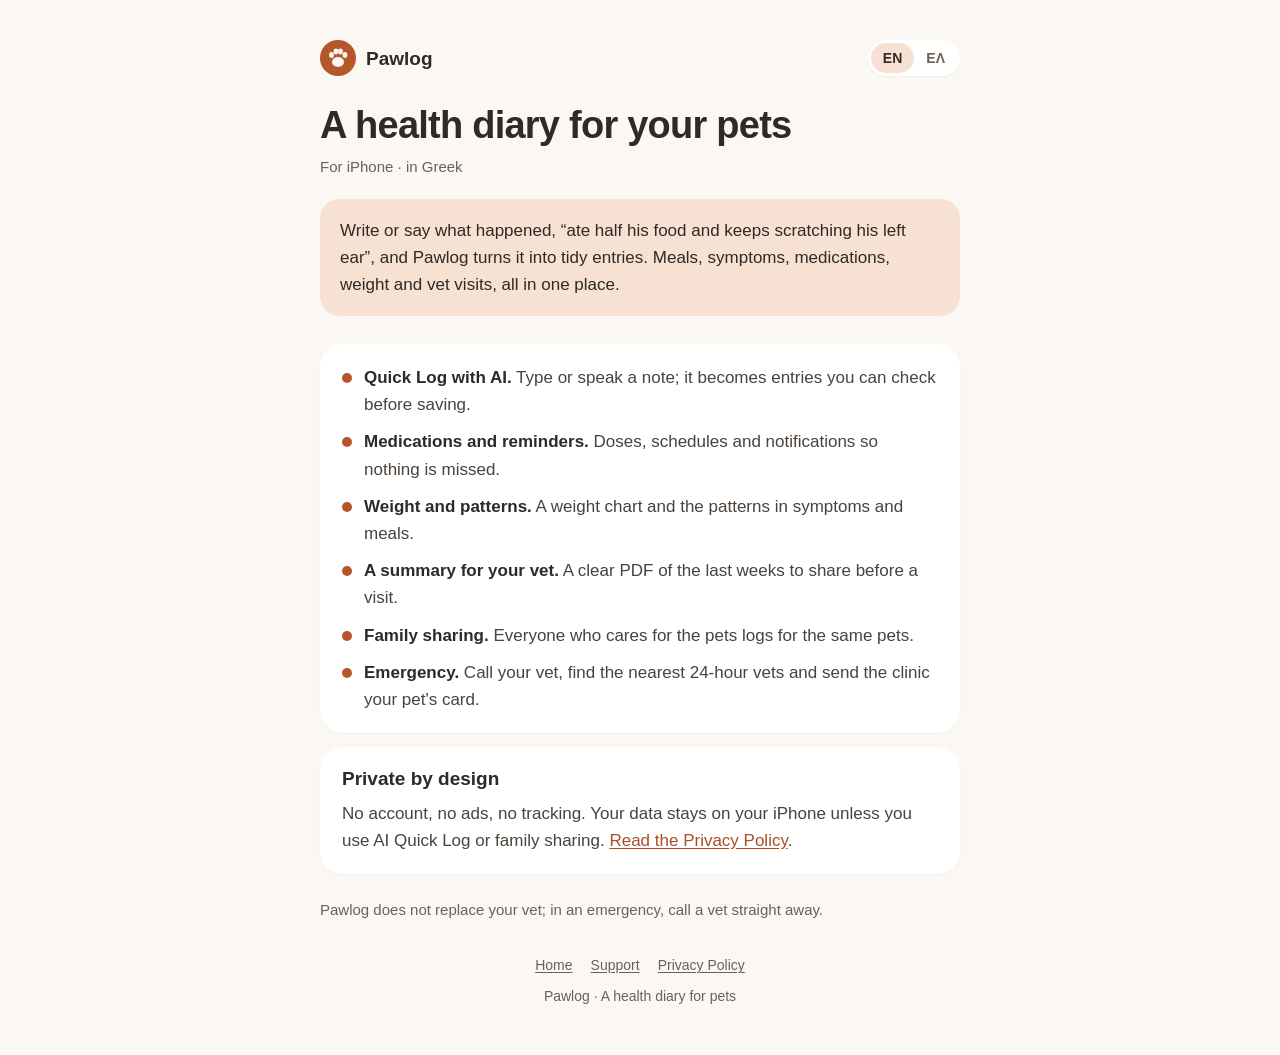
==== index.html @ f5cad1fe "Add home and support pages for GitHub Pages - docs/index.html: bilingual landing page (Marketing URL" ====
<!doctype html>
<html lang="en" data-lang="en" data-title-en="Pawlog · A health diary for pets" data-title-el="Pawlog · Ημερολόγιο υγείας για κατοικίδια">
<head>
<meta charset="utf-8">
<meta name="viewport" content="width=device-width, initial-scale=1, viewport-fit=cover">
<title>Pawlog · A health diary for pets</title>
<meta name="description" content="Pawlog is a health diary for pets on iPhone.">
<link rel="stylesheet" href="site.css">
</head>
<body>
<main>
  <div class="top">
    <a class="brand" href="index.html" data-keep-lang>
    <svg viewBox="0 0 36 36" aria-hidden="true">
      <circle cx="18" cy="18" r="18" fill="#B5562C"/>
      <g fill="#FBF7F2">
        <ellipse cx="18" cy="22" rx="6" ry="5"/>
        <ellipse cx="11.5" cy="15" rx="2.4" ry="3"/>
        <ellipse cx="16" cy="11.5" rx="2.4" ry="3"/>
        <ellipse cx="20.5" cy="11.5" rx="2.4" ry="3"/>
        <ellipse cx="25" cy="15" rx="2.4" ry="3"/>
      </g>
    </svg>
    Pawlog
    </a>
    <nav class="langs" aria-label="Language / Γλώσσα">
      <a href="?lang=en" data-set="en" hreflang="en">EN</a>
      <a href="?lang=el" data-set="el" hreflang="el">ΕΛ</a>
    </nav>
  </div>

  <article lang="en">
    <h1>A health diary for your pets</h1>
    <p class="updated">For iPhone · in Greek</p>

    <p class="lead">Write or say what happened, “ate half his food and keeps scratching his left ear”, and Pawlog turns it into tidy entries. Meals, symptoms, medications, weight and vet visits, all in one place.</p>

    <section>
      <ul class="features">
        <li><span><b>Quick Log with AI.</b> Type or speak a note; it becomes entries you can check before saving.</span></li>
        <li><span><b>Medications and reminders.</b> Doses, schedules and notifications so nothing is missed.</span></li>
        <li><span><b>Weight and patterns.</b> A weight chart and the patterns in symptoms and meals.</span></li>
        <li><span><b>A summary for your vet.</b> A clear PDF of the last weeks to share before a visit.</span></li>
        <li><span><b>Family sharing.</b> Everyone who cares for the pets logs for the same pets.</span></li>
        <li><span><b>Emergency.</b> Call your vet, find the nearest 24-hour vets and send the clinic your pet's card.</span></li>
      </ul>
    </section>

    <section>
      <h2>Private by design</h2>
      <p>No account, no ads, no tracking. Your data stays on your iPhone unless you use AI Quick Log or family sharing. <a href="privacy.html" data-keep-lang>Read the Privacy Policy</a>.</p>
    </section>

    <p class="updated" style="margin-top:24px">Pawlog does not replace your vet; in an emergency, call a vet straight away.</p>
    <footer>
      <nav><a href="index.html" data-keep-lang>Home</a><a href="support.html" data-keep-lang>Support</a><a href="privacy.html" data-keep-lang>Privacy Policy</a></nav>
      Pawlog · A health diary for pets
    </footer>
  </article>

  <article lang="el">
    <h1>Ημερολόγιο υγείας για τα κατοικίδιά σου</h1>
    <p class="updated">Για iPhone · στα ελληνικά</p>

    <p class="lead">Γράψε ή πες τι έγινε, «έφαγε μισή μερίδα και ξύνει το αριστερό αυτί», και το Pawlog το κάνει τακτοποιημένες καταγραφές. Γεύματα, συμπτώματα, φάρμακα, βάρος και επισκέψεις στον κτηνίατρο, όλα σε ένα σημείο.</p>

    <section>
      <ul class="features">
        <li><span><b>Γρήγορη καταγραφή με AI.</b> Γράψε ή πες μια σημείωση· γίνεται καταγραφές που ελέγχεις πριν τις αποθηκεύσεις.</span></li>
        <li><span><b>Φάρμακα και υπενθυμίσεις.</b> Δόσεις, πρόγραμμα και ειδοποιήσεις για να μη χάνεται τίποτα.</span></li>
        <li><span><b>Βάρος και μοτίβα.</b> Γράφημα βάρους και τα μοτίβα σε συμπτώματα και γεύματα.</span></li>
        <li><span><b>Σύνοψη για τον κτηνίατρο.</b> Ένα καθαρό PDF με τις τελευταίες εβδομάδες για να το στείλεις πριν την επίσκεψη.</span></li>
        <li><span><b>Κοινή χρήση με οικογένεια.</b> Όλοι όσοι φροντίζουν τα κατοικίδια καταγράφουν για τα ίδια κατοικίδια.</span></li>
        <li><span><b>Έκτακτη ανάγκη.</b> Κάλεσε τον κτηνίατρο, βρες τα κοντινότερα 24ωρα κτηνιατρεία και στείλε στην κλινική την καρτέλα του κατοικιδίου.</span></li>
      </ul>
    </section>

    <section>
      <h2>Απόρρητο από την αρχή</h2>
      <p>Χωρίς λογαριασμό, χωρίς διαφημίσεις, χωρίς παρακολούθηση. Τα δεδομένα σου μένουν στο iPhone σου, εκτός αν χρησιμοποιήσεις τη γρήγορη καταγραφή με AI ή την οικογένεια. <a href="privacy.html" data-keep-lang>Διάβασε την Πολιτική απορρήτου</a>.</p>
    </section>

    <p class="updated" style="margin-top:24px">Το Pawlog δεν αντικαθιστά τον κτηνίατρο· σε επείγον, κάλεσε αμέσως κτηνίατρο.</p>
    <footer>
      <nav><a href="index.html" data-keep-lang>Αρχική</a><a href="support.html" data-keep-lang>Υποστήριξη</a><a href="privacy.html" data-keep-lang>Απόρρητο</a></nav>
      Pawlog · Ημερολόγιο υγείας για κατοικίδια
    </footer>
  </article>
</main>
<script src="site.js"></script>
</body>
</html>
---- site.css ----
:root {
    color-scheme: light dark;
    --ground: #FBF7F2;
    --card: #FFFFFF;
    --ink: #2F2A26;
    --body: #4A423B;
    --muted: #6B6158;
    --accent: #B5562C;
    --link: #A94E27;
    --tint: #F7E1D3;
    --rule: rgba(47, 42, 38, 0.08);
  }
  @media (prefers-color-scheme: dark) {
    :root {
      --ground: #1C1917;
      --card: #26221F;
      --ink: #F5EFE9;
      --body: #D9D0C7;
      --muted: #A89A8C;
      --accent: #E07A4B;
      --link: #F08D5E;
      --tint: #3A2A21;
      --rule: rgba(245, 239, 233, 0.1);
    }
  }
  * { box-sizing: border-box; }
  html { -webkit-text-size-adjust: 100%; }
  body {
    margin: 0;
    background: var(--ground);
    color: var(--body);
    font: 17px/1.6 -apple-system, BlinkMacSystemFont, "SF Pro Text", "Segoe UI", Roboto, "Helvetica Neue", Arial, sans-serif;
  }
  main {
    max-width: 680px;
    margin: 0 auto;
    padding: max(40px, env(safe-area-inset-top)) 20px max(48px, env(safe-area-inset-bottom));
  }
  .brand {
    display: flex;
    align-items: center;
    gap: 10px;
    color: var(--ink);
    font: 800 19px/1 ui-rounded, "SF Pro Rounded", -apple-system, sans-serif;
    margin-bottom: 28px;
  }
  .brand svg { width: 36px; height: 36px; flex: none; }
  h1 {
    color: var(--ink);
    font: 800 clamp(30px, 7vw, 38px)/1.12 ui-rounded, "SF Pro Rounded", -apple-system, sans-serif;
    letter-spacing: -0.02em;
    margin: 0 0 8px;
  }
  .updated { color: var(--muted); font-size: 15px; margin: 0 0 20px; }
  .lead {
    background: var(--tint);
    color: var(--ink);
    border-radius: 20px;
    padding: 18px 20px;
    margin: 0 0 28px;
  }
  section {
    background: var(--card);
    border-radius: 22px;
    padding: 20px 22px;
    margin: 0 0 14px;
    box-shadow: 0 1px 2px rgba(80, 50, 20, 0.05);
  }
  h2 {
    color: var(--ink);
    font: 800 19px/1.3 ui-rounded, "SF Pro Rounded", -apple-system, sans-serif;
    margin: 0 0 8px;
  }
  p { margin: 0 0 12px; }
  section p:last-child { margin-bottom: 0; }
  a { color: var(--link); text-underline-offset: 2px; }
  footer {
    color: var(--muted);
    font-size: 14px;
    text-align: center;
    margin-top: 32px;
  }
  .top {
    display: flex;
    align-items: center;
    justify-content: space-between;
    gap: 12px;
    margin-bottom: 28px;
  }
  .top .brand { margin-bottom: 0; }
  .langs {
    display: inline-flex;
    background: var(--card);
    border-radius: 999px;
    padding: 3px;
    box-shadow: 0 1px 2px rgba(80, 50, 20, 0.05);
  }
  .langs a {
    color: var(--muted);
    font: 700 14px/1 ui-rounded, "SF Pro Rounded", -apple-system, sans-serif;
    text-decoration: none;
    padding: 8px 12px;
    border-radius: 999px;
  }
  .langs a[aria-current="true"] { background: var(--tint); color: var(--ink); }
  html[data-lang="en"] article[lang="el"],
  html[data-lang="el"] article[lang="en"] { display: none; }
  .brand { text-decoration: none; }
  footer nav { display: flex; justify-content: center; flex-wrap: wrap; gap: 6px 18px; margin-bottom: 8px; }
  footer nav a { color: var(--muted); }
  details {
    background: var(--card);
    border-radius: 22px;
    padding: 16px 22px;
    margin: 0 0 10px;
    box-shadow: 0 1px 2px rgba(80, 50, 20, 0.05);
  }
  summary {
    color: var(--ink);
    font: 800 17px/1.35 ui-rounded, "SF Pro Rounded", -apple-system, sans-serif;
    cursor: pointer;
    list-style: none;
    display: flex;
    justify-content: space-between;
    gap: 12px;
  }
  summary::-webkit-details-marker { display: none; }
  summary::after { content: "+"; color: var(--accent); font-size: 20px; line-height: 1; }
  details[open] summary::after { content: "−"; }
  details[open] summary { margin-bottom: 10px; }
  details p:last-child { margin-bottom: 0; }
  h3 {
    color: var(--ink);
    font: 800 22px/1.25 ui-rounded, "SF Pro Rounded", -apple-system, sans-serif;
    margin: 30px 0 12px;
  }
  .contact { text-align: center; }
  .button {
    display: inline-block;
    background: var(--accent);
    color: #FFFFFF;
    font: 700 16px/1 ui-rounded, "SF Pro Rounded", -apple-system, sans-serif;
    text-decoration: none;
    padding: 14px 22px;
    border-radius: 999px;
    margin-top: 4px;
  }
  .features { list-style: none; padding: 0; margin: 0; display: grid; gap: 10px; }
  .features li { display: flex; gap: 12px; align-items: flex-start; }
  .features li::before {
    content: "";
    flex: none;
    width: 10px; height: 10px;
    margin-top: 9px;
    border-radius: 50%;
    background: var(--accent);
  }
  .features b { color: var(--ink); }
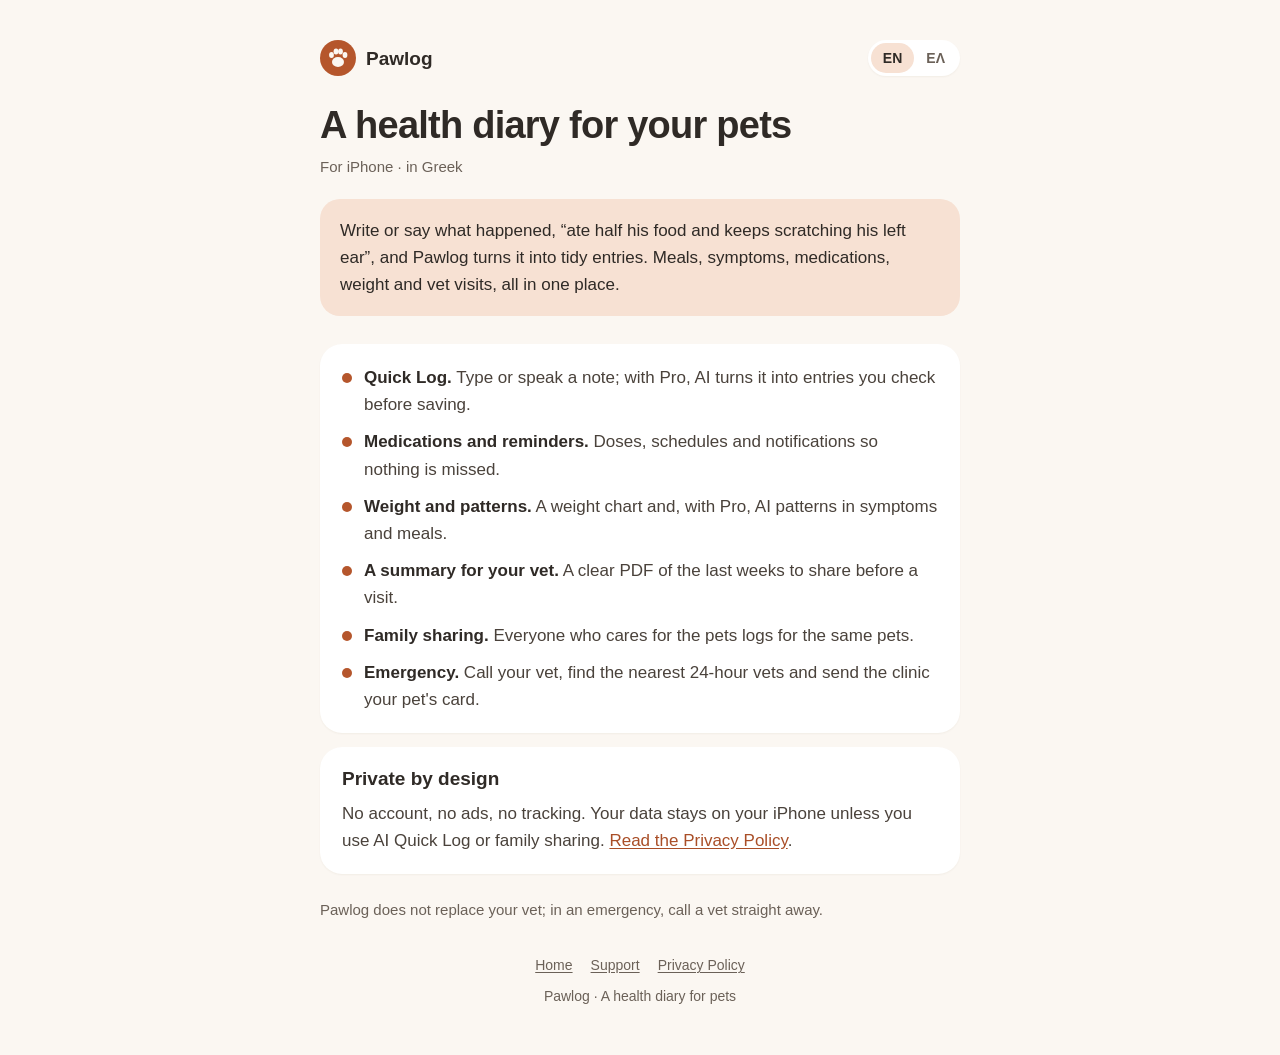
==== commit e9dab9f5: "Free plan without AI; plus button for Quick Log - Tab bar Quick Log button shows a plus instead of t" ====
--- a/index.html
+++ b/index.html
@@ -37,9 +37,9 @@
 
     <section>
       <ul class="features">
-        <li><span><b>Quick Log with AI.</b> Type or speak a note; it becomes entries you can check before saving.</span></li>
+        <li><span><b>Quick Log.</b> Type or speak a note; with Pro, AI turns it into entries you check before saving.</span></li>
         <li><span><b>Medications and reminders.</b> Doses, schedules and notifications so nothing is missed.</span></li>
-        <li><span><b>Weight and patterns.</b> A weight chart and the patterns in symptoms and meals.</span></li>
+        <li><span><b>Weight and patterns.</b> A weight chart and, with Pro, AI patterns in symptoms and meals.</span></li>
         <li><span><b>A summary for your vet.</b> A clear PDF of the last weeks to share before a visit.</span></li>
         <li><span><b>Family sharing.</b> Everyone who cares for the pets logs for the same pets.</span></li>
         <li><span><b>Emergency.</b> Call your vet, find the nearest 24-hour vets and send the clinic your pet's card.</span></li>
@@ -66,9 +66,9 @@
 
     <section>
       <ul class="features">
-        <li><span><b>Γρήγορη καταγραφή με AI.</b> Γράψε ή πες μια σημείωση· γίνεται καταγραφές που ελέγχεις πριν τις αποθηκεύσεις.</span></li>
+        <li><span><b>Γρήγορη καταγραφή.</b> Γράψε ή πες μια σημείωση· με το Pro, το AI την κάνει καταγραφές που ελέγχεις πριν τις αποθηκεύσεις.</span></li>
         <li><span><b>Φάρμακα και υπενθυμίσεις.</b> Δόσεις, πρόγραμμα και ειδοποιήσεις για να μη χάνεται τίποτα.</span></li>
-        <li><span><b>Βάρος και μοτίβα.</b> Γράφημα βάρους και τα μοτίβα σε συμπτώματα και γεύματα.</span></li>
+        <li><span><b>Βάρος και μοτίβα.</b> Γράφημα βάρους και, με το Pro, μοτίβα AI σε συμπτώματα και γεύματα.</span></li>
         <li><span><b>Σύνοψη για τον κτηνίατρο.</b> Ένα καθαρό PDF με τις τελευταίες εβδομάδες για να το στείλεις πριν την επίσκεψη.</span></li>
         <li><span><b>Κοινή χρήση με οικογένεια.</b> Όλοι όσοι φροντίζουν τα κατοικίδια καταγράφουν για τα ίδια κατοικίδια.</span></li>
         <li><span><b>Έκτακτη ανάγκη.</b> Κάλεσε τον κτηνίατρο, βρες τα κοντινότερα 24ωρα κτηνιατρεία και στείλε στην κλινική την καρτέλα του κατοικιδίου.</span></li>
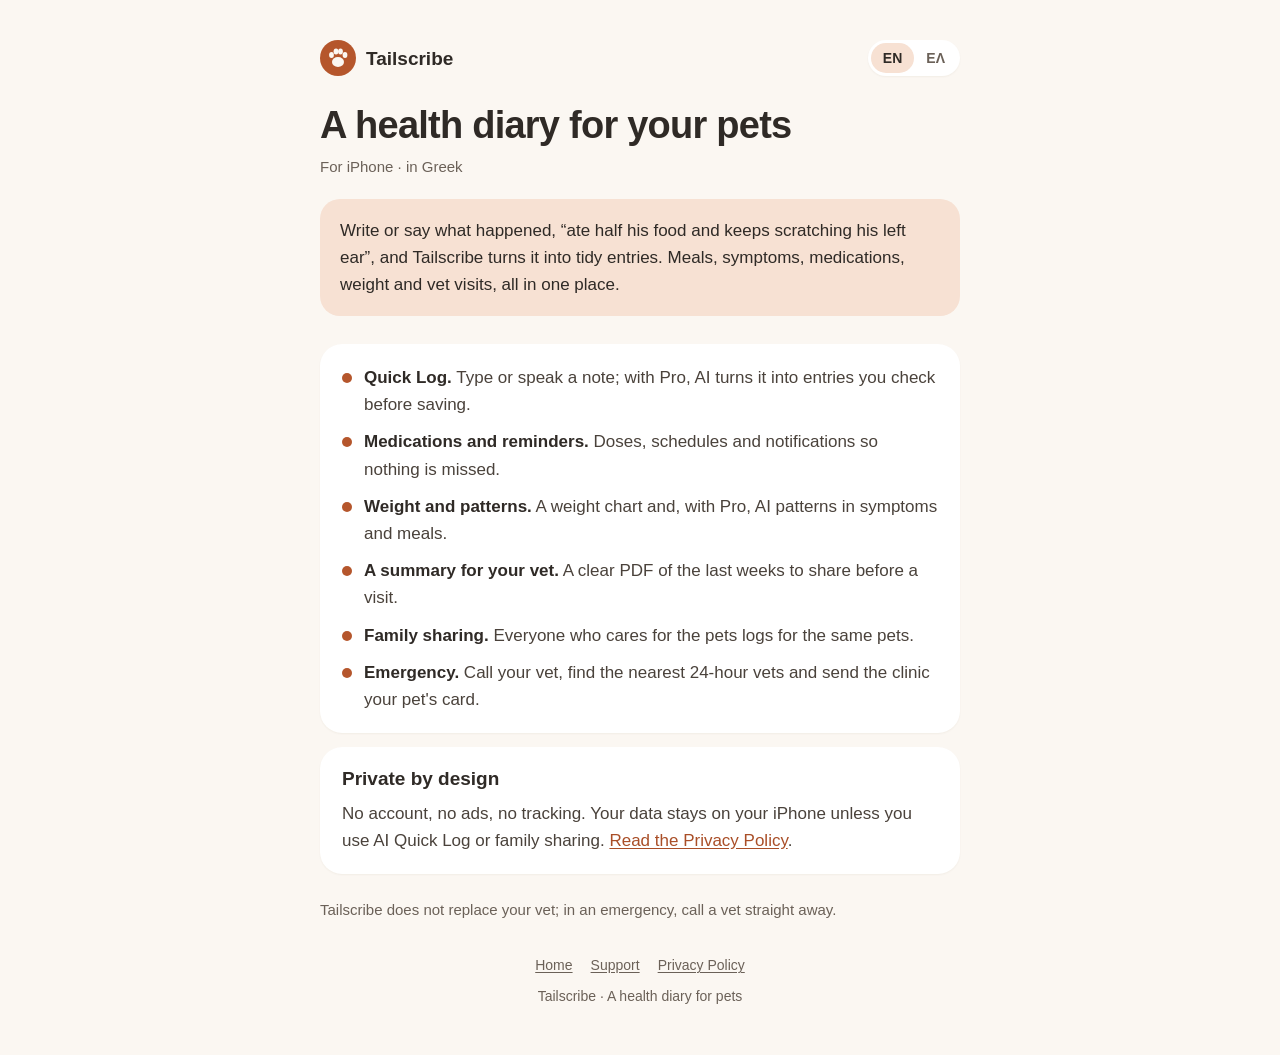
==== commit 5565c3f9: "Rename to Tailscribe Co-Authored-By: Claude Opus 5.5 <noreply@anthropic.com>" ====
--- a/index.html
+++ b/index.html
@@ -1,10 +1,10 @@
 <!doctype html>
-<html lang="en" data-lang="en" data-title-en="Pawlog · A health diary for pets" data-title-el="Pawlog · Ημερολόγιο υγείας για κατοικίδια">
+<html lang="en" data-lang="en" data-title-en="Tailscribe · A health diary for pets" data-title-el="Tailscribe · Ημερολόγιο υγείας για κατοικίδια">
 <head>
 <meta charset="utf-8">
 <meta name="viewport" content="width=device-width, initial-scale=1, viewport-fit=cover">
-<title>Pawlog · A health diary for pets</title>
-<meta name="description" content="Pawlog is a health diary for pets on iPhone.">
+<title>Tailscribe · A health diary for pets</title>
+<meta name="description" content="Tailscribe is a health diary for pets on iPhone.">
 <link rel="stylesheet" href="site.css">
 </head>
 <body>
@@ -21,7 +21,7 @@
         <ellipse cx="25" cy="15" rx="2.4" ry="3"/>
       </g>
     </svg>
-    Pawlog
+    Tailscribe
     </a>
     <nav class="langs" aria-label="Language / Γλώσσα">
       <a href="?lang=en" data-set="en" hreflang="en">EN</a>
@@ -33,7 +33,7 @@
     <h1>A health diary for your pets</h1>
     <p class="updated">For iPhone · in Greek</p>
 
-    <p class="lead">Write or say what happened, “ate half his food and keeps scratching his left ear”, and Pawlog turns it into tidy entries. Meals, symptoms, medications, weight and vet visits, all in one place.</p>
+    <p class="lead">Write or say what happened, “ate half his food and keeps scratching his left ear”, and Tailscribe turns it into tidy entries. Meals, symptoms, medications, weight and vet visits, all in one place.</p>
 
     <section>
       <ul class="features">
@@ -51,10 +51,10 @@
       <p>No account, no ads, no tracking. Your data stays on your iPhone unless you use AI Quick Log or family sharing. <a href="privacy.html" data-keep-lang>Read the Privacy Policy</a>.</p>
     </section>
 
-    <p class="updated" style="margin-top:24px">Pawlog does not replace your vet; in an emergency, call a vet straight away.</p>
+    <p class="updated" style="margin-top:24px">Tailscribe does not replace your vet; in an emergency, call a vet straight away.</p>
     <footer>
       <nav><a href="index.html" data-keep-lang>Home</a><a href="support.html" data-keep-lang>Support</a><a href="privacy.html" data-keep-lang>Privacy Policy</a></nav>
-      Pawlog · A health diary for pets
+      Tailscribe · A health diary for pets
     </footer>
   </article>
 
@@ -62,7 +62,7 @@
     <h1>Ημερολόγιο υγείας για τα κατοικίδιά σου</h1>
     <p class="updated">Για iPhone · στα ελληνικά</p>
 
-    <p class="lead">Γράψε ή πες τι έγινε, «έφαγε μισή μερίδα και ξύνει το αριστερό αυτί», και το Pawlog το κάνει τακτοποιημένες καταγραφές. Γεύματα, συμπτώματα, φάρμακα, βάρος και επισκέψεις στον κτηνίατρο, όλα σε ένα σημείο.</p>
+    <p class="lead">Γράψε ή πες τι έγινε, «έφαγε μισή μερίδα και ξύνει το αριστερό αυτί», και το Tailscribe το κάνει τακτοποιημένες καταγραφές. Γεύματα, συμπτώματα, φάρμακα, βάρος και επισκέψεις στον κτηνίατρο, όλα σε ένα σημείο.</p>
 
     <section>
       <ul class="features">
@@ -80,10 +80,10 @@
       <p>Χωρίς λογαριασμό, χωρίς διαφημίσεις, χωρίς παρακολούθηση. Τα δεδομένα σου μένουν στο iPhone σου, εκτός αν χρησιμοποιήσεις τη γρήγορη καταγραφή με AI ή την οικογένεια. <a href="privacy.html" data-keep-lang>Διάβασε την Πολιτική απορρήτου</a>.</p>
     </section>
 
-    <p class="updated" style="margin-top:24px">Το Pawlog δεν αντικαθιστά τον κτηνίατρο· σε επείγον, κάλεσε αμέσως κτηνίατρο.</p>
+    <p class="updated" style="margin-top:24px">Το Tailscribe δεν αντικαθιστά τον κτηνίατρο· σε επείγον, κάλεσε αμέσως κτηνίατρο.</p>
     <footer>
       <nav><a href="index.html" data-keep-lang>Αρχική</a><a href="support.html" data-keep-lang>Υποστήριξη</a><a href="privacy.html" data-keep-lang>Απόρρητο</a></nav>
-      Pawlog · Ημερολόγιο υγείας για κατοικίδια
+      Tailscribe · Ημερολόγιο υγείας για κατοικίδια
     </footer>
   </article>
 </main>
